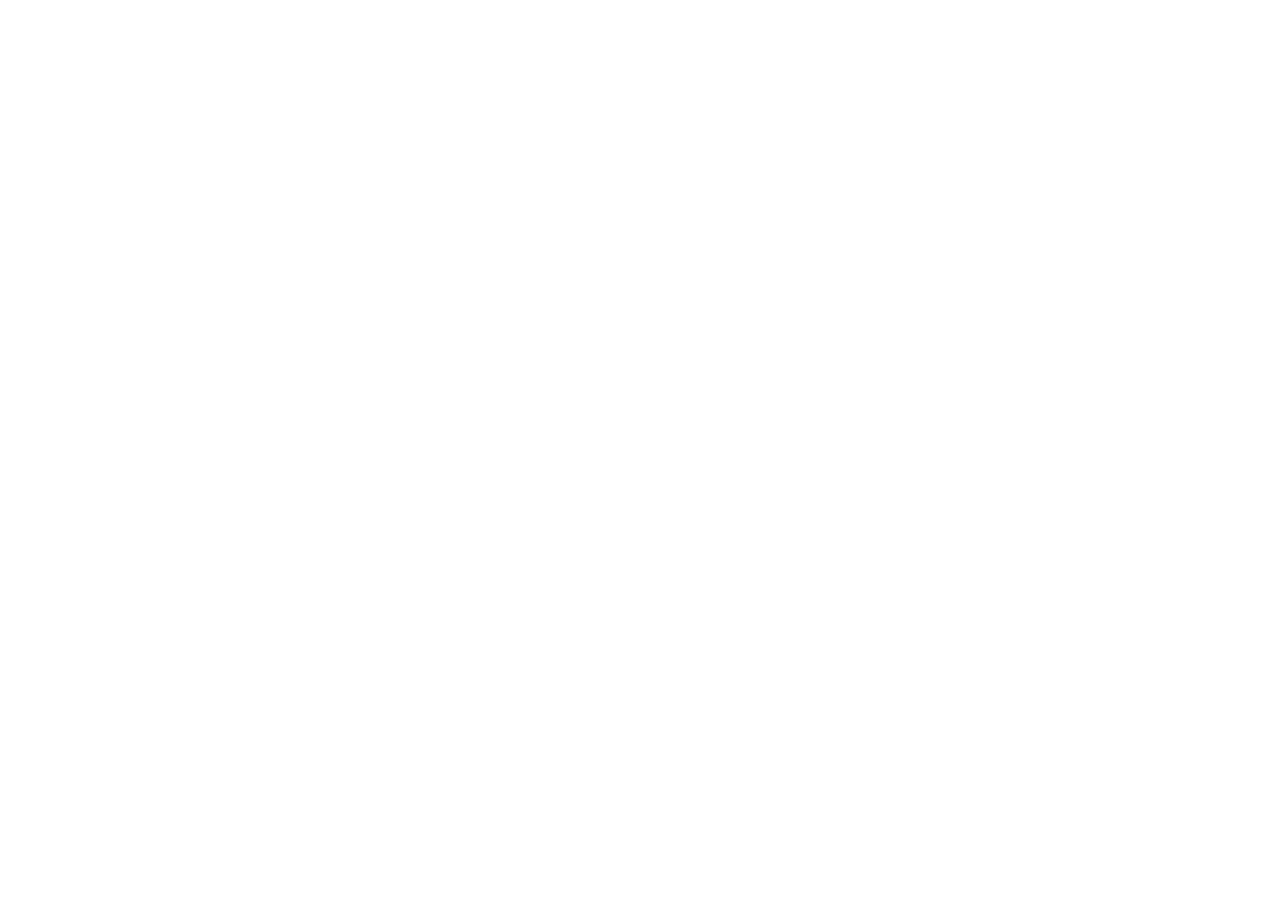
==== app.html @ 83bfb4d2 "first commit" ====
<!DOCTYPE html>
<html lang="en">
<head>
    <meta charset="UTF-8">
    <meta http-equiv="X-UA-Compatible" content="IE=edge">
    <meta name="viewport" content="width=device-width, initial-scale=1.0">
    <title>Document</title>
    <link rel="stylesheet" href="style.css">
    <script src="game.js"></script>
</head>
<body onresize="tamanhoTela()">

    


    <script>
        posicaoRandom();
    </script>
</body>
</html>
---- style.css ----
.morty1 {
    width: 50px;
    height: 50px;
}
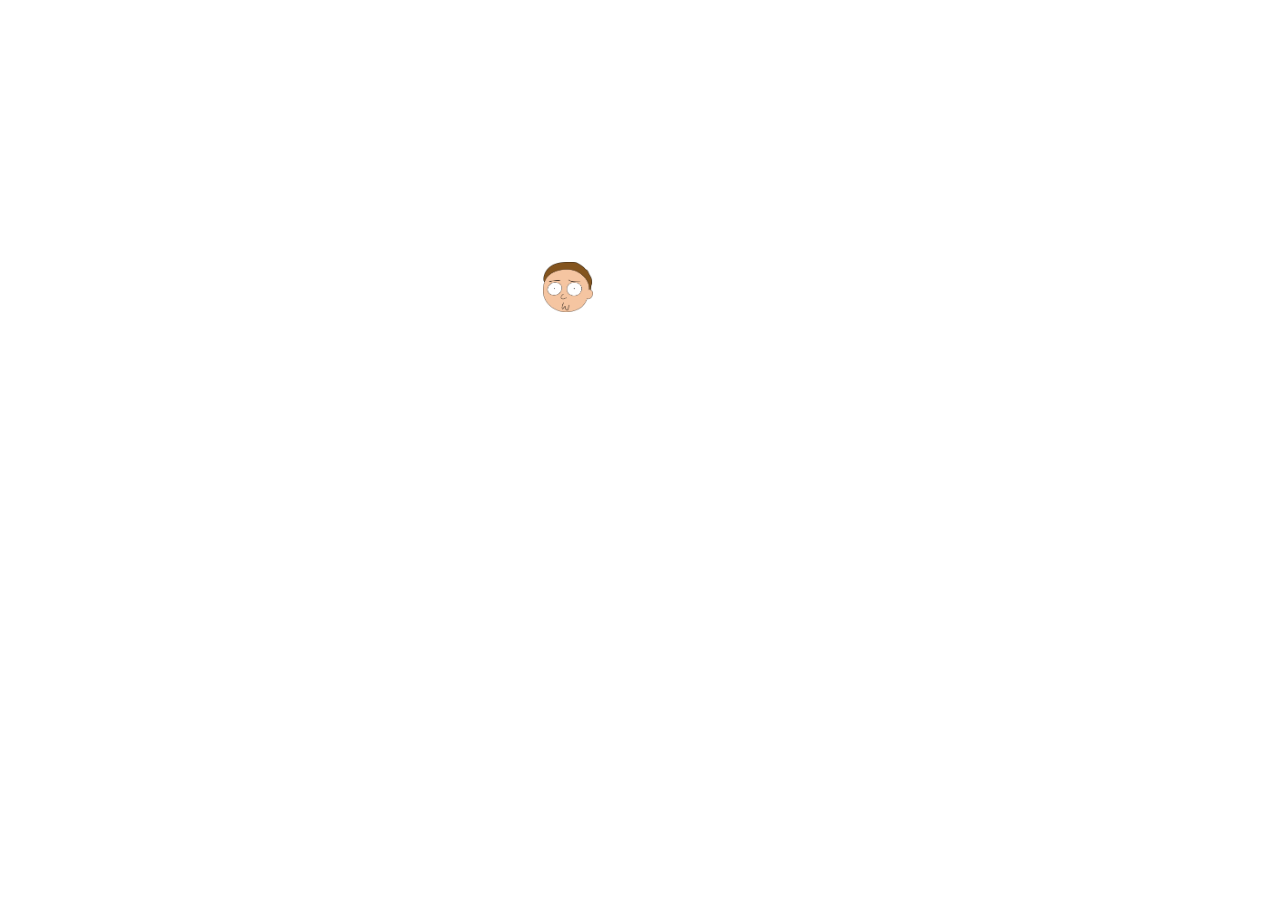
==== commit 0faae2c9: "criando posicoes randomicas" ====
--- a/app.html
+++ b/app.html
@@ -4,7 +4,8 @@
     <meta charset="UTF-8">
     <meta http-equiv="X-UA-Compatible" content="IE=edge">
     <meta name="viewport" content="width=device-width, initial-scale=1.0">
-    <title>Document</title>
+    <title>Mortynight Run</title>
+    <link rel="icon" type="image/x-icon" href="/img/blips-and-chitz-logo.png">
     <link rel="stylesheet" href="style.css">
     <script src="game.js"></script>
 </head>
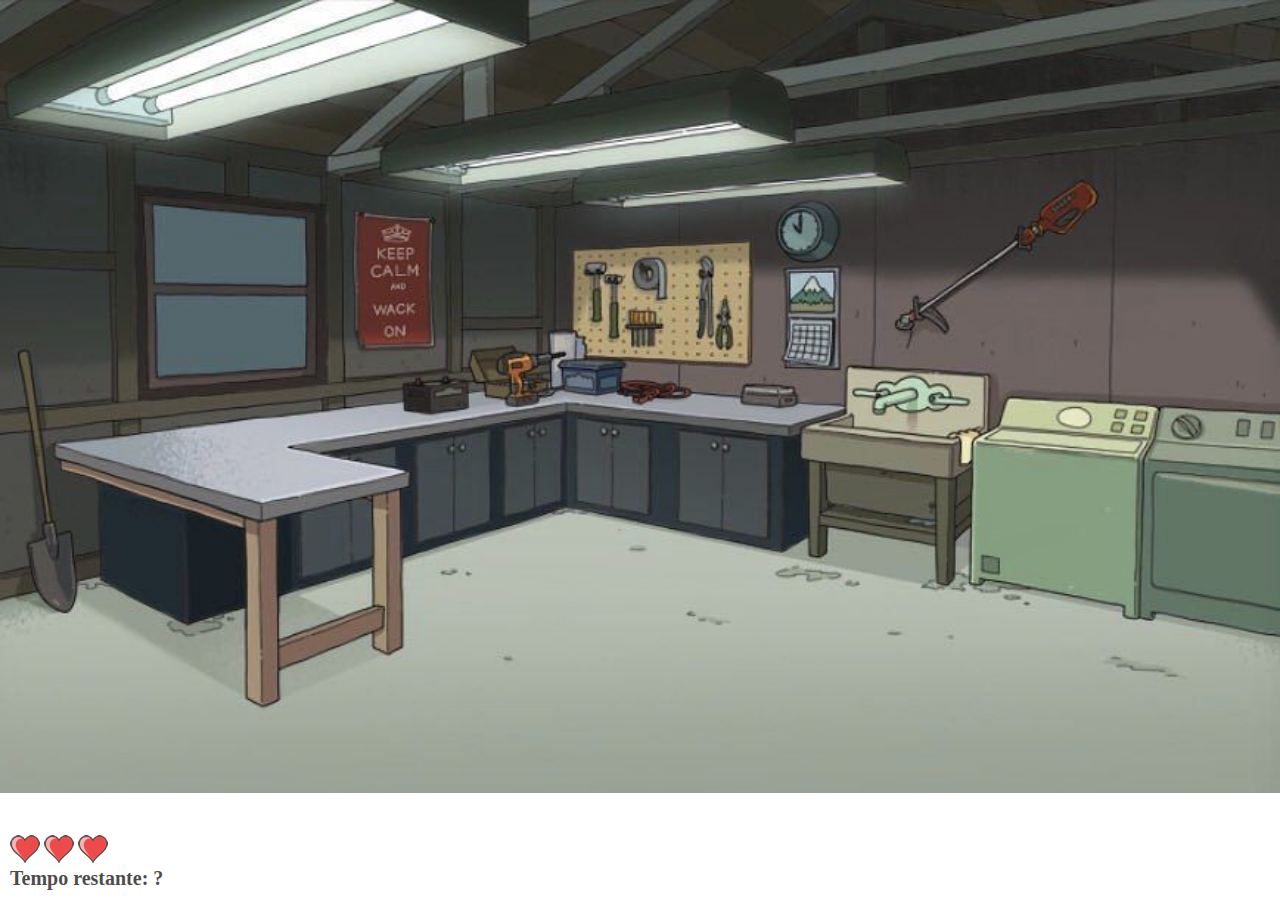
==== commit 6cab872c: "Controlando os pontos de vida" ====
--- a/app.html
+++ b/app.html
@@ -11,11 +11,24 @@
 </head>
 <body onresize="tamanhoTela()">
 
-    
+    <div class="painel">
+        <div class="vidas">
+            <img id="v1" src="img/coracao_cheio.png">
+            <img id="v2" src="img/coracao_cheio.png">
+            <img id="v3" src="img/coracao_cheio.png">
+        </div>
+        <div class="cronometro">
+            Tempo restante: ?
+        </div>
+    </div>
 
 
     <script>
-        posicaoRandom();
+        
+        setInterval(function(){
+            posicaoRandom();
+        }, 1000);
+
     </script>
 </body>
 </html>--- a/style.css
+++ b/style.css
@@ -1,4 +1,48 @@
+body {
+    background-image: url(img/bg.jpg);
+    background-repeat: no-repeat;
+    background-size: 100%;
+}
 .morty1 {
-    width: 50px;
-    height: 50px;
+    width: 45px;
+    height: 45px;
+}
+
+.morty2 {
+    width: 65px;
+    height: 65px;
+}
+
+.morty3 {
+    width: 85px;
+    height: 85px;
+}
+
+.ladoA {
+    transform: scaleX(1);
+}
+
+.ladoB {
+    transform: scaleX(-1);
+}
+
+.painel {
+    position: absolute;
+    width: 190px;
+    padding: 10px;
+    left: 0px;
+    bottom: 0px;
+    border-top: solid 1px #fff;
+    background-color: #fff;
+    opacity: 0.7;
+}
+
+.vidas {
+    float: left;
+}
+
+.cronometro {
+    float: left;
+    font-size: 20px;
+    font-weight: bold;
 }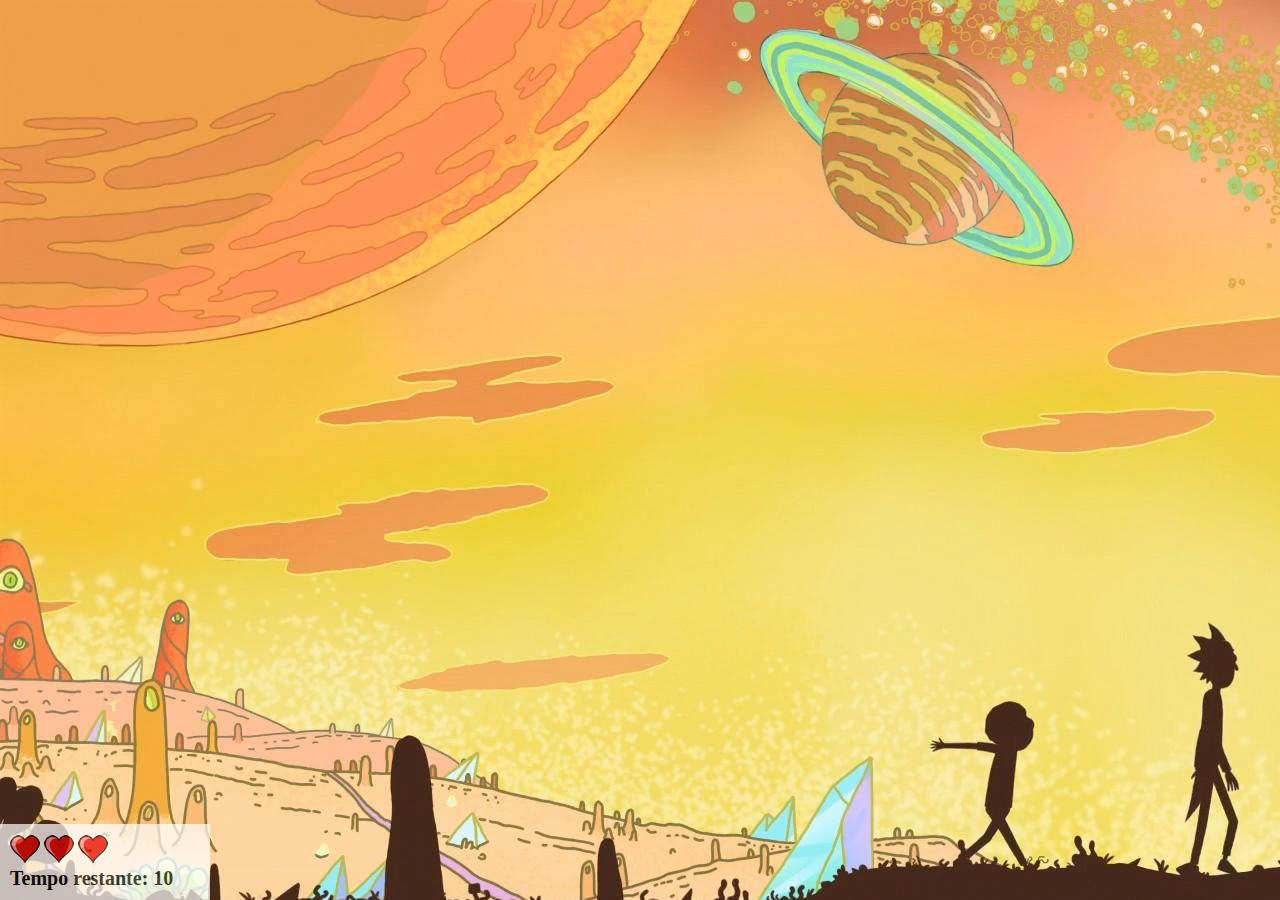
==== commit af765400: "cronometro" ====
--- a/app.html
+++ b/app.html
@@ -18,14 +18,15 @@
             <img id="v3" src="img/coracao_cheio.png">
         </div>
         <div class="cronometro">
-            Tempo restante: ?
+            Tempo restante: <span id="cronometro"></span>
         </div>
     </div>
 
 
     <script>
-        
-        setInterval(function(){
+        document.getElementById('cronometro').innerHTML = tempo;
+
+        var criaMorty = setInterval(function(){
             posicaoRandom();
         }, 1000);
 
--- a/style.css
+++ b/style.css
@@ -1,7 +1,6 @@
 body {
     background-image: url(img/bg.jpg);
     background-repeat: no-repeat;
-    background-size: 100%;
 }
 .morty1 {
     width: 45px;
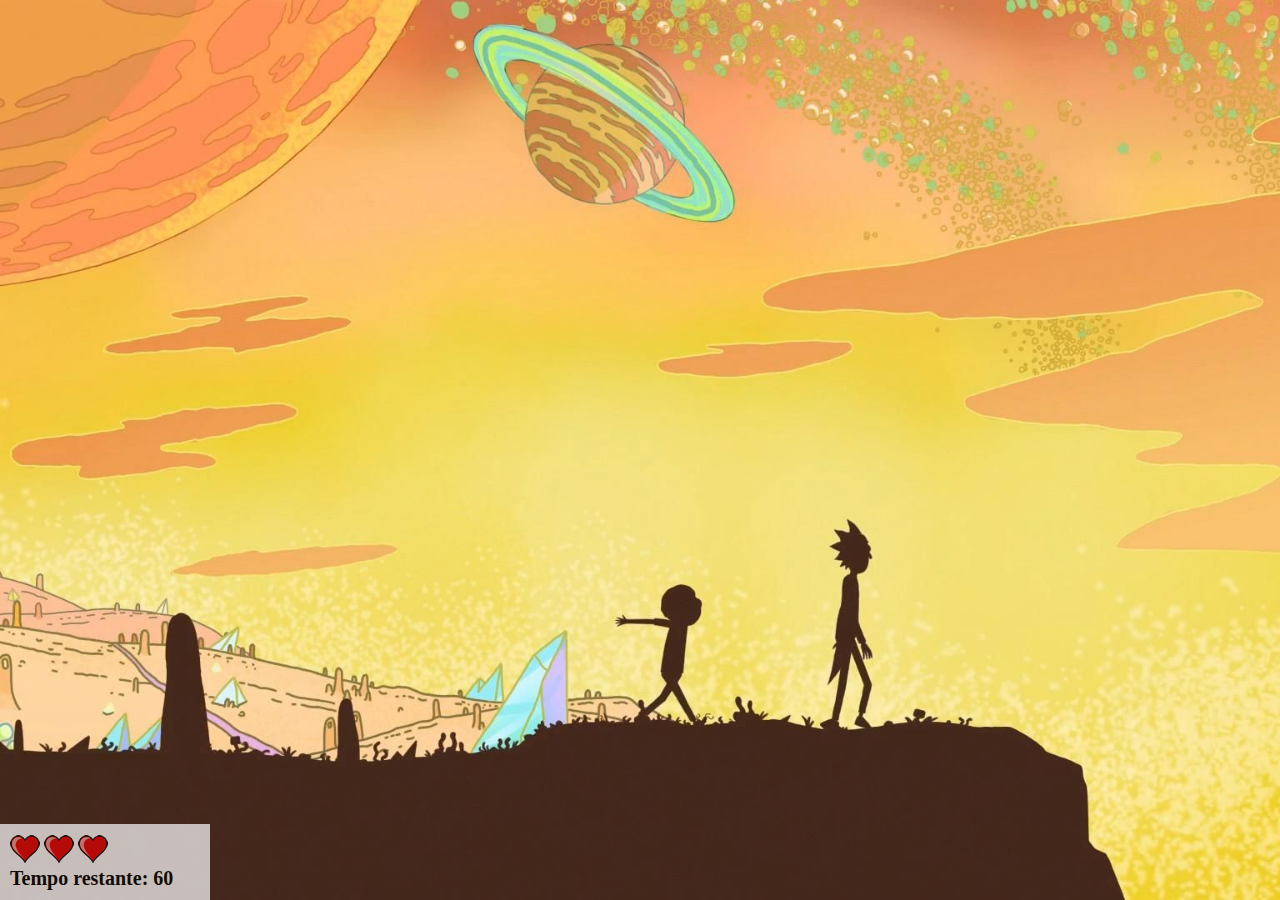
==== commit 9a74503e: "update 1.6" ====
--- a/app.html
+++ b/app.html
@@ -6,10 +6,12 @@
     <meta name="viewport" content="width=device-width, initial-scale=1.0">
     <title>Mortynight Run</title>
     <link rel="icon" type="image/x-icon" href="/img/blips-and-chitz-logo.png">
-    <link rel="stylesheet" href="style.css">
-    <script src="game.js"></script>
+    <link rel="stylesheet" href="css/style.css">
+    <script src="js/morty.js"></script>
+    <script src="js/main.js"></script>
+    <script src="js/nivel.js"></script>
 </head>
-<body onresize="tamanhoTela()">
+<body onresize="tamanhoTela()" style="background-image: url(img/bg.jpg);">
 
     <div class="painel">
         <div class="vidas">
@@ -28,7 +30,7 @@
 
         var criaMorty = setInterval(function(){
             posicaoRandom();
-        }, 1000);
+        }, criaMortyTempo);
 
     </script>
 </body>
--- a/css/style.css
+++ b/css/style.css
@@ -0,0 +1,81 @@
+html {
+	cursor: url(img/mata_mosquito.png) 30 30, auto;
+}
+
+body {
+    background-image: url(img/bg.jpg);
+    background-repeat: none;
+    background-size: cover;
+    background-position: center;
+    background-attachment: fixed;
+}
+
+.logo {
+    width: 800px;
+    margin-top: -50px;
+    margin-bottom: -90px;
+    align-items: center;
+}
+
+.venceu {
+    margin-top: -30px;
+    margin-bottom: 35px;
+    color: #fff;
+}
+
+.vitoria {
+    width: 600px;
+    /* margin-top: -30px; */
+    /* margin-bottom: 0; */
+}
+
+.morty1 {
+    width: 45px;
+    height: 45px;
+}
+
+.morty2 {
+    width: 65px;
+    height: 65px;
+}
+
+.morty3 {
+    width: 85px;
+    height: 85px;
+}
+
+.ladoA {
+    transform: scaleX(1);
+}
+
+.ladoB {
+    transform: scaleX(-1);
+}
+
+.painel {
+    position: absolute;
+    width: 190px;
+    padding: 10px;
+    left: 0px;
+    bottom: 0px;
+    border-top: solid 1px #fff;
+    background-color: #fff;
+    opacity: 0.7;
+}
+
+.vidas {
+    float: left;
+}
+
+.cronometro {
+    float: left;
+    font-size: 20px;
+    font-weight: bold;
+}
+
+.gameOver {
+    width: 600px;
+    display: flex;
+    align-items: center;
+    justify-content: center;
+}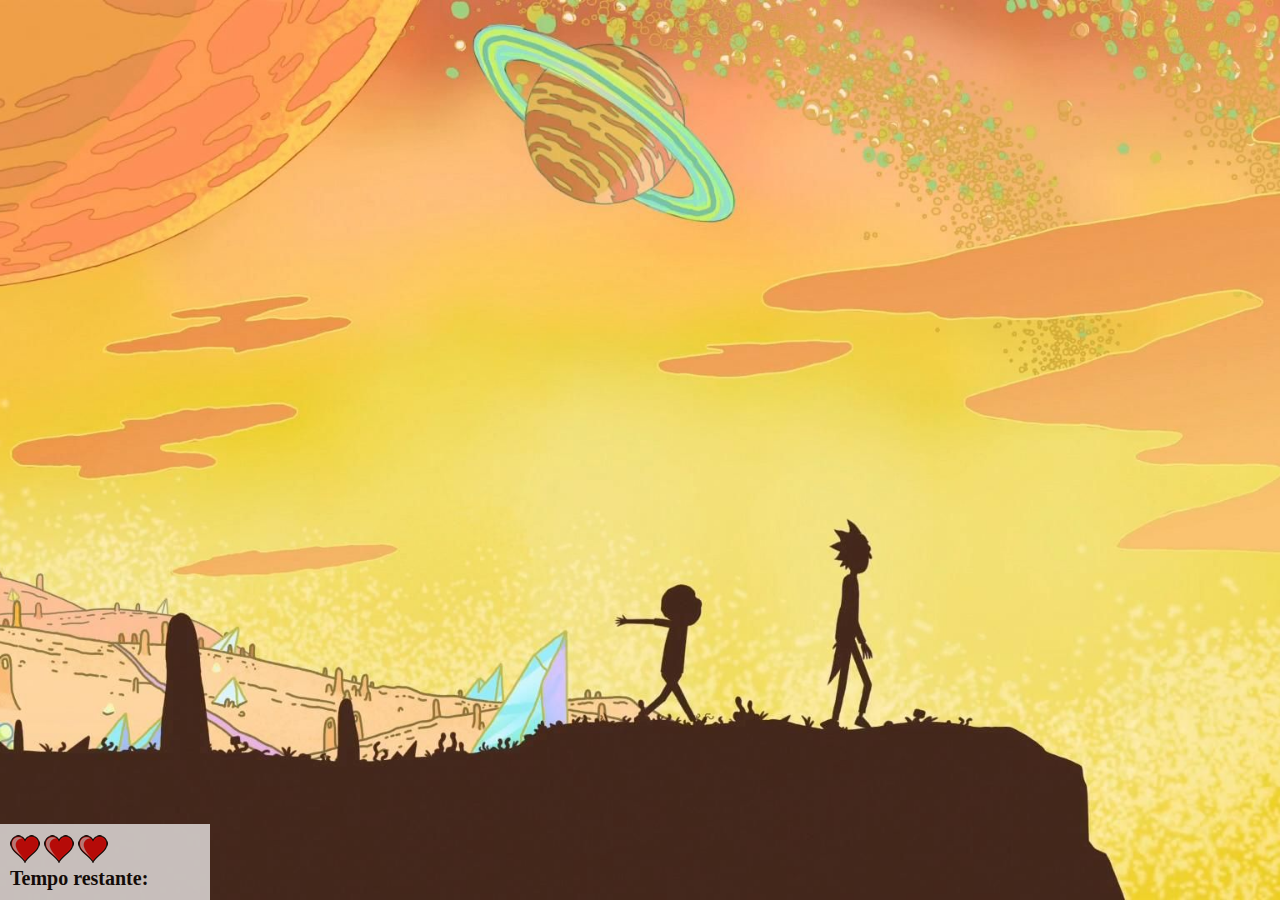
==== commit fc0ec8cd: "acoplando código fonte do jogo" ====
--- a/app.html
+++ b/app.html
@@ -1,5 +1,5 @@
 <!DOCTYPE html>
-<html lang="en">
+<html lang="pt-Br">
 <head>
     <meta charset="UTF-8">
     <meta http-equiv="X-UA-Compatible" content="IE=edge">
@@ -7,9 +7,7 @@
     <title>Mortynight Run</title>
     <link rel="icon" type="image/x-icon" href="/img/blips-and-chitz-logo.png">
     <link rel="stylesheet" href="css/style.css">
-    <script src="js/morty.js"></script>
     <script src="js/main.js"></script>
-    <script src="js/nivel.js"></script>
 </head>
 <body onresize="tamanhoTela()" style="background-image: url(img/bg.jpg);">
 
@@ -26,12 +24,11 @@
 
 
     <script>
-        document.getElementById('cronometro').innerHTML = tempo;
 
-        var criaMorty = setInterval(function(){
-            posicaoRandom();
+        let criaMorty = setInterval(() => {
+            posicaoRandomica();
         }, criaMortyTempo);
-
     </script>
+    <script src="js/main.js"></script>
 </body>
 </html>--- a/css/style.css
+++ b/css/style.css
@@ -1,5 +1,5 @@
 html {
-	cursor: url(img/mata_mosquito.png) 30 30, auto;
+	cursor: url(../img/mata_mosca.png) 30 30, auto;
 }
 
 body {
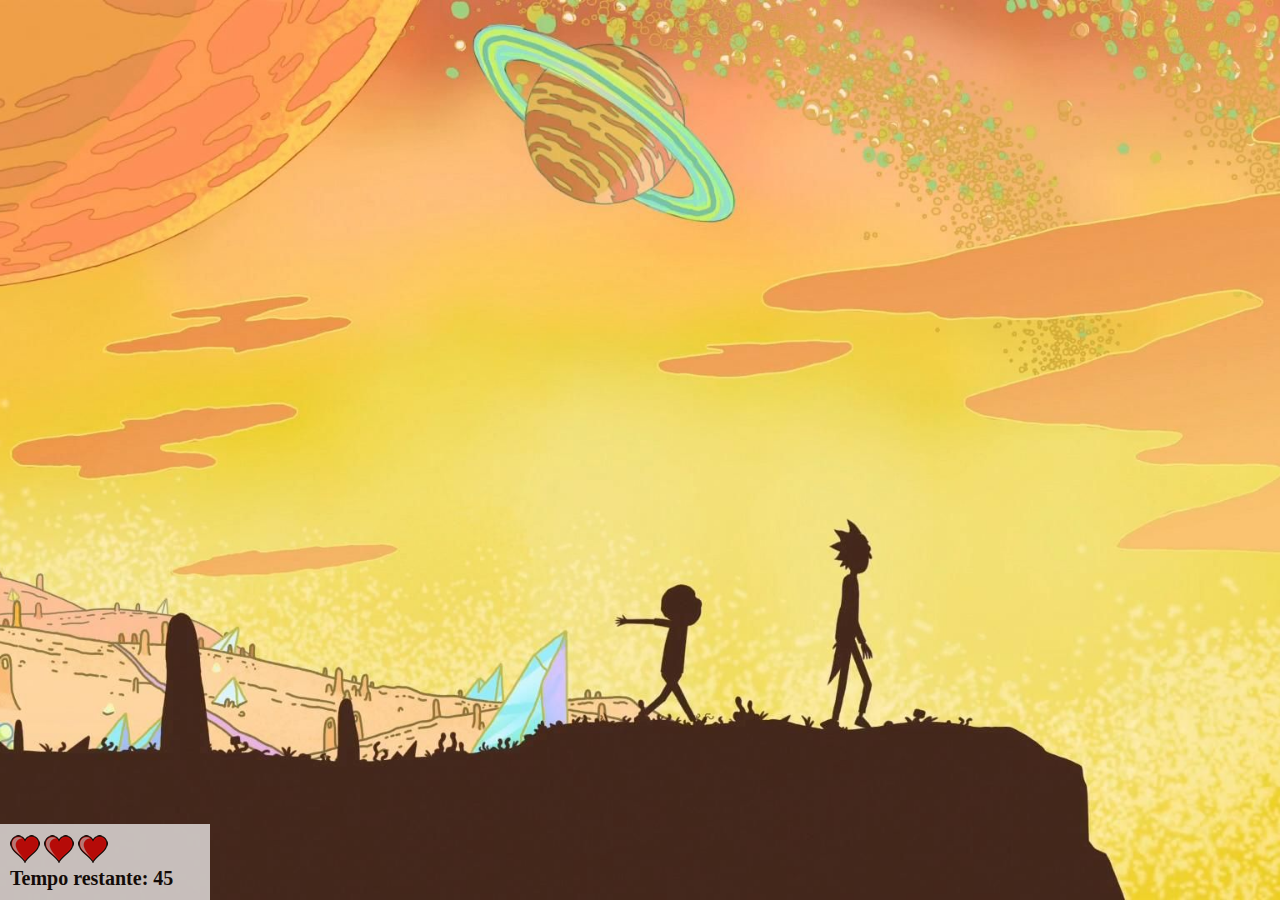
==== commit d42c5bb1: "final commit" ====
--- a/app.html
+++ b/app.html
@@ -24,11 +24,11 @@
 
 
     <script>
+        document.getElementById('cronometro').innerHTML = tempo;
 
         let criaMorty = setInterval(() => {
             posicaoRandomica();
         }, criaMortyTempo);
     </script>
-    <script src="js/main.js"></script>
 </body>
 </html>